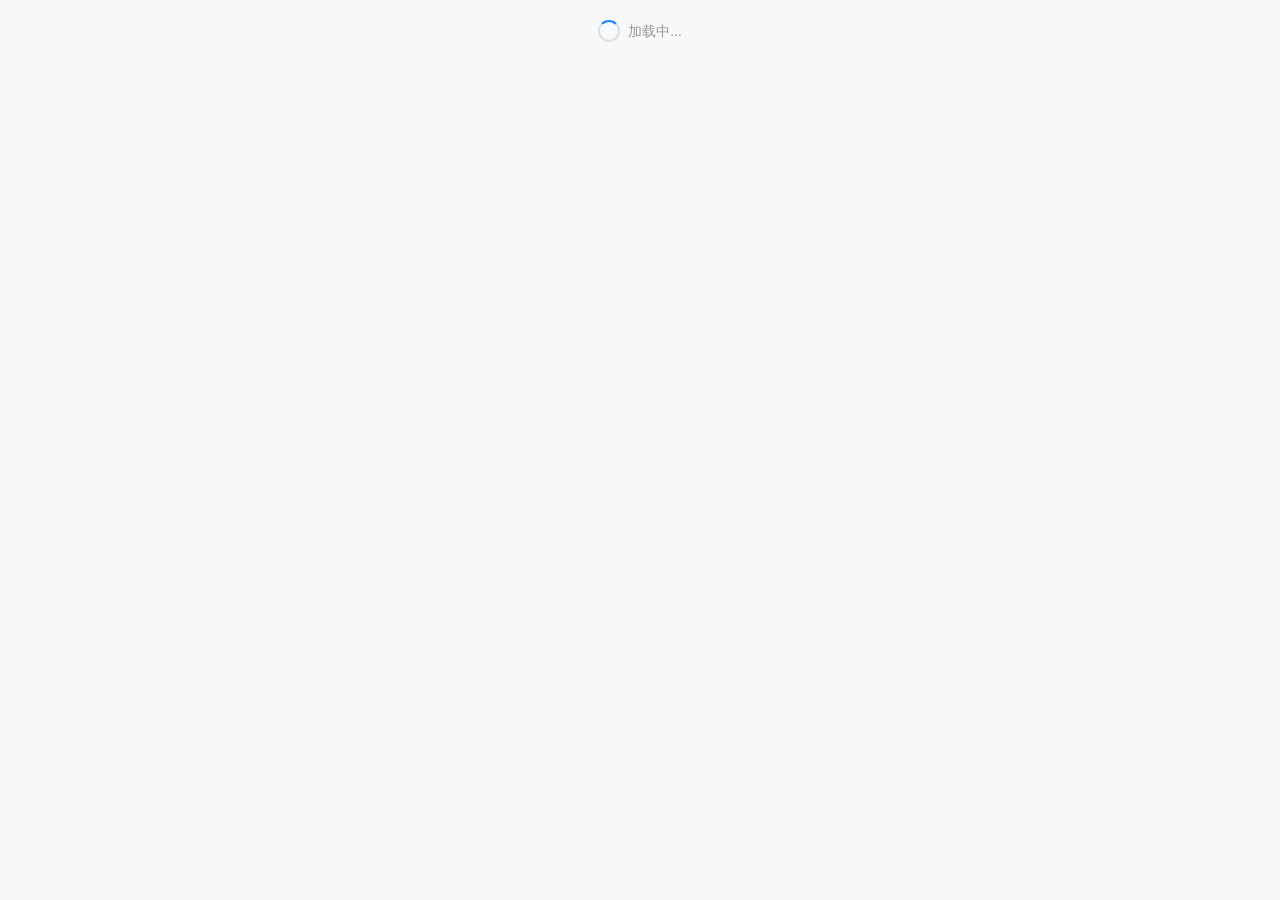
==== miniapp/index.html @ f63b4655 "feat: 新增开放API层 + 云之家小程序前端 - 新增 /api/v1 开放API（passcard/send, passcard/{id}, message/push, robots） - 新" ====
<!DOCTYPE html>
<html lang="zh-CN">
<head>
  <meta charset="UTF-8">
  <meta name="viewport" content="width=device-width, initial-scale=1.0, maximum-scale=1.0, user-scalable=no">
  <meta name="format-detection" content="telephone=no">
  <title>宝德通行证</title>

  <!-- 全局样式 -->
  <link rel="stylesheet" href="css/reset.css">
  <link rel="stylesheet" href="css/style.css">

  <!-- Tesseract.js OCR 引擎 (CDN) -->
  <script src="https://cdn.jsdelivr.net/npm/tesseract.js@5/dist/tesseract.min.js"></script>
</head>
<body>
  <!-- SPA 页面容器 -->
  <div id="app">
    <div class="loading">加载中...</div>
  </div>

  <!-- JS 加载顺序：工具 → API → OCR → 路由（依赖顺序） -->
  <script src="js/plate.js"></script>
  <script src="js/utils.js"></script>
  <script src="js/api.js"></script>
  <script src="js/ocr.js"></script>
  <script src="js/app.js"></script>
</body>
</html>
---- miniapp/css/style.css ----
/* ===== 全局布局 ===== */
:root {
  --primary: #1989fa;
  --primary-dark: #1476de;
  --success: #07c160;
  --warning: #ff976a;
  --danger: #ee0a24;
  --gray-1: #f7f8fa;
  --gray-2: #f2f3f5;
  --gray-3: #ebedf0;
  --gray-4: #dcdee0;
  --gray-5: #c8c9cc;
  --gray-6: #969799;
  --gray-7: #646566;
  --gray-8: #323233;
  --radius: 8px;
  --shadow: 0 2px 12px rgba(0, 0, 0, 0.08);
}

body {
  background-color: var(--gray-1);
}

#app {
  max-width: 750px;
  margin: 0 auto;
  min-height: 100vh;
  padding-bottom: 20px;
}

/* ===== 导航栏 ===== */
.navbar {
  position: sticky;
  top: 0;
  z-index: 100;
  display: flex;
  align-items: center;
  justify-content: center;
  height: 44px;
  background: var(--primary);
  color: #fff;
  font-size: 16px;
  font-weight: 500;
}

.navbar .back-btn {
  position: absolute;
  left: 12px;
  font-size: 20px;
  color: #fff;
  cursor: pointer;
  padding: 4px 8px;
}

/* ===== 页面容器 ===== */
.page {
  padding: 16px;
}

/* ===== 卡片 ===== */
.card {
  background: #fff;
  border-radius: var(--radius);
  box-shadow: var(--shadow);
  padding: 16px;
  margin-bottom: 12px;
}

/* ===== 按钮 ===== */
.btn {
  display: inline-flex;
  align-items: center;
  justify-content: center;
  width: 100%;
  height: 44px;
  border-radius: var(--radius);
  font-size: 16px;
  font-weight: 500;
  transition: opacity 0.2s;
}

.btn:active {
  opacity: 0.7;
}

.btn-primary {
  background: var(--primary);
  color: #fff;
}

.btn-success {
  background: var(--success);
  color: #fff;
}

.btn-outline {
  border: 1px solid var(--primary);
  color: var(--primary);
}

.btn-disabled {
  background: var(--gray-4);
  color: var(--gray-6);
  pointer-events: none;
}

.btn-sm {
  height: 32px;
  font-size: 13px;
  width: auto;
  padding: 0 12px;
}

/* ===== 表单 ===== */
.form-group {
  margin-bottom: 16px;
}

.form-label {
  display: block;
  font-size: 14px;
  color: var(--gray-7);
  margin-bottom: 8px;
}

.form-input {
  width: 100%;
  height: 40px;
  padding: 0 12px;
  border-bottom: 1px solid var(--gray-3);
  font-size: 15px;
  color: var(--gray-8);
  transition: border-color 0.2s;
}

.form-input:focus {
  border-bottom-color: var(--primary);
}

.form-select {
  width: 100%;
  height: 40px;
  padding: 0 12px;
  border-bottom: 1px solid var(--gray-3);
  font-size: 15px;
  color: var(--gray-8);
  background: #fff;
  appearance: none;
  -webkit-appearance: none;
  background-image: url("data:image/svg+xml,%3Csvg xmlns='http://www.w3.org/2000/svg' width='12' height='12' viewBox='0 0 12 12'%3E%3Cpath fill='%23969799' d='M6 8L1 3h10z'/%3E%3C/svg%3E");
  background-repeat: no-repeat;
  background-position: right 12px center;
}

.form-textarea {
  width: 100%;
  min-height: 80px;
  padding: 10px 12px;
  border: 1px solid var(--gray-3);
  border-radius: 4px;
  font-size: 15px;
  color: var(--gray-8);
  resize: vertical;
}

.form-textarea:focus {
  border-color: var(--primary);
}

/* ===== 省份选择器 ===== */
.plate-input-row {
  display: flex;
  align-items: center;
  gap: 8px;
}

.province-btn {
  min-width: 40px;
  height: 40px;
  border: 1px solid var(--gray-3);
  border-radius: 4px;
  font-size: 16px;
  display: flex;
  align-items: center;
  justify-content: center;
  color: var(--gray-8);
}

.province-btn.active {
  border-color: var(--primary);
  color: var(--primary);
}

.plate-input-row .form-input {
  flex: 1;
}

.province-grid {
  display: grid;
  grid-template-columns: repeat(7, 1fr);
  gap: 6px;
  padding: 12px;
  background: #fff;
  border-radius: var(--radius);
  box-shadow: var(--shadow);
  margin-top: 8px;
}

.province-grid .prov-item {
  height: 36px;
  display: flex;
  align-items: center;
  justify-content: center;
  border: 1px solid var(--gray-3);
  border-radius: 4px;
  font-size: 14px;
  cursor: pointer;
}

.province-grid .prov-item:active,
.province-grid .prov-item.selected {
  background: var(--primary);
  color: #fff;
  border-color: var(--primary);
}

/* ===== OCR 区域 ===== */
.ocr-section {
  position: relative;
  margin-bottom: 16px;
}

.ocr-video-wrapper {
  position: relative;
  width: 100%;
  aspect-ratio: 4/3;
  background: #000;
  border-radius: var(--radius);
  overflow: hidden;
}

.ocr-video-wrapper video {
  width: 100%;
  height: 100%;
  object-fit: cover;
}

.ocr-overlay {
  position: absolute;
  inset: 0;
  display: flex;
  align-items: center;
  justify-content: center;
  pointer-events: none;
}

.ocr-frame {
  width: 80%;
  height: 50px;
  border: 2px solid var(--primary);
  border-radius: 4px;
  box-shadow: 0 0 0 9999px rgba(0, 0, 0, 0.4);
}

.ocr-result {
  margin-top: 8px;
  padding: 8px 12px;
  background: var(--gray-2);
  border-radius: 4px;
  font-size: 14px;
  color: var(--gray-7);
  text-align: center;
}

.ocr-result.success {
  background: #e8f7ee;
  color: var(--success);
}

/* ===== 分隔线 ===== */
.divider {
  display: flex;
  align-items: center;
  margin: 20px 0;
  color: var(--gray-5);
  font-size: 13px;
}

.divider::before,
.divider::after {
  content: '';
  flex: 1;
  height: 1px;
  background: var(--gray-3);
}

.divider span {
  padding: 0 12px;
}

/* ===== Grid 布局（首页） ===== */
.grid {
  display: grid;
  grid-template-columns: repeat(2, 1fr);
  gap: 12px;
}

.grid-item {
  display: flex;
  flex-direction: column;
  align-items: center;
  justify-content: center;
  padding: 24px 16px;
  background: #fff;
  border-radius: var(--radius);
  box-shadow: var(--shadow);
  cursor: pointer;
  transition: transform 0.15s;
}

.grid-item:active {
  transform: scale(0.97);
}

.grid-item .icon {
  font-size: 36px;
  margin-bottom: 8px;
}

.grid-item .label {
  font-size: 14px;
  color: var(--gray-8);
}

/* ===== 列表 ===== */
.list-item {
  display: flex;
  align-items: center;
  padding: 12px 16px;
  background: #fff;
  border-radius: var(--radius);
  box-shadow: var(--shadow);
  margin-bottom: 10px;
  cursor: pointer;
  transition: transform 0.15s;
}

.list-item:active {
  transform: scale(0.98);
}

.list-item .info {
  flex: 1;
}

.list-item .info .title {
  font-size: 15px;
  font-weight: 500;
  color: var(--gray-8);
}

.list-item .info .desc {
  font-size: 12px;
  color: var(--gray-6);
  margin-top: 4px;
}

.list-item .status-tag {
  font-size: 12px;
  padding: 2px 8px;
  border-radius: 10px;
}

.tag-success {
  background: #e8f7ee;
  color: var(--success);
}

.tag-warning {
  background: #fff3e0;
  color: var(--warning);
}

.tag-info {
  background: #e6f3ff;
  color: var(--primary);
}

/* ===== 详情页 ===== */
.detail-header {
  text-align: center;
  padding: 20px 0;
}

.detail-header h2 {
  font-size: 18px;
  color: var(--gray-8);
}

.qr-container {
  display: flex;
  justify-content: center;
  margin: 16px 0;
}

.qr-container img {
  width: 200px;
  height: 200px;
  border: 1px solid var(--gray-3);
  border-radius: 4px;
}

.info-list {
  padding: 0;
}

.info-list .info-row {
  display: flex;
  padding: 12px 0;
  border-bottom: 1px solid var(--gray-2);
  font-size: 14px;
}

.info-list .info-row .label {
  width: 80px;
  color: var(--gray-6);
  flex-shrink: 0;
}

.info-list .info-row .value {
  flex: 1;
  color: var(--gray-8);
}

.detail-footer {
  text-align: center;
  padding: 24px 0;
  font-size: 13px;
  color: var(--gray-6);
}

/* ===== 登录页 ===== */
.login-page {
  display: flex;
  flex-direction: column;
  align-items: center;
  justify-content: center;
  min-height: 80vh;
  padding: 40px 24px;
}

.login-logo {
  width: 80px;
  height: 80px;
  margin-bottom: 16px;
  border-radius: 16px;
}

.login-title {
  font-size: 22px;
  font-weight: 600;
  color: var(--gray-8);
  margin-bottom: 32px;
}

.login-form {
  width: 100%;
  max-width: 320px;
}

.login-form .form-input {
  text-align: center;
  margin-bottom: 20px;
}

/* ===== 加载更多 ===== */
.load-more {
  text-align: center;
  padding: 12px;
}

.load-more .btn {
  width: auto;
  padding: 0 24px;
  margin: 0 auto;
}

/* ===== Toast 提示 ===== */
.toast {
  position: fixed;
  top: 50%;
  left: 50%;
  transform: translate(-50%, -50%);
  background: rgba(0, 0, 0, 0.75);
  color: #fff;
  padding: 10px 20px;
  border-radius: 6px;
  font-size: 14px;
  z-index: 9999;
  opacity: 0;
  transition: opacity 0.3s;
  pointer-events: none;
}

.toast.show {
  opacity: 1;
}

/* ===== Loading ===== */
.loading {
  display: flex;
  align-items: center;
  justify-content: center;
  padding: 20px;
  color: var(--gray-6);
  font-size: 14px;
}

.loading::before {
  content: '';
  width: 18px;
  height: 18px;
  border: 2px solid var(--gray-4);
  border-top-color: var(--primary);
  border-radius: 50%;
  animation: spin 0.6s linear infinite;
  margin-right: 8px;
}

@keyframes spin {
  to { transform: rotate(360deg); }
}

/* ===== 空状态 ===== */
.empty {
  text-align: center;
  padding: 40px 20px;
  color: var(--gray-6);
  font-size: 14px;
}

.empty .icon {
  font-size: 48px;
  margin-bottom: 12px;
}
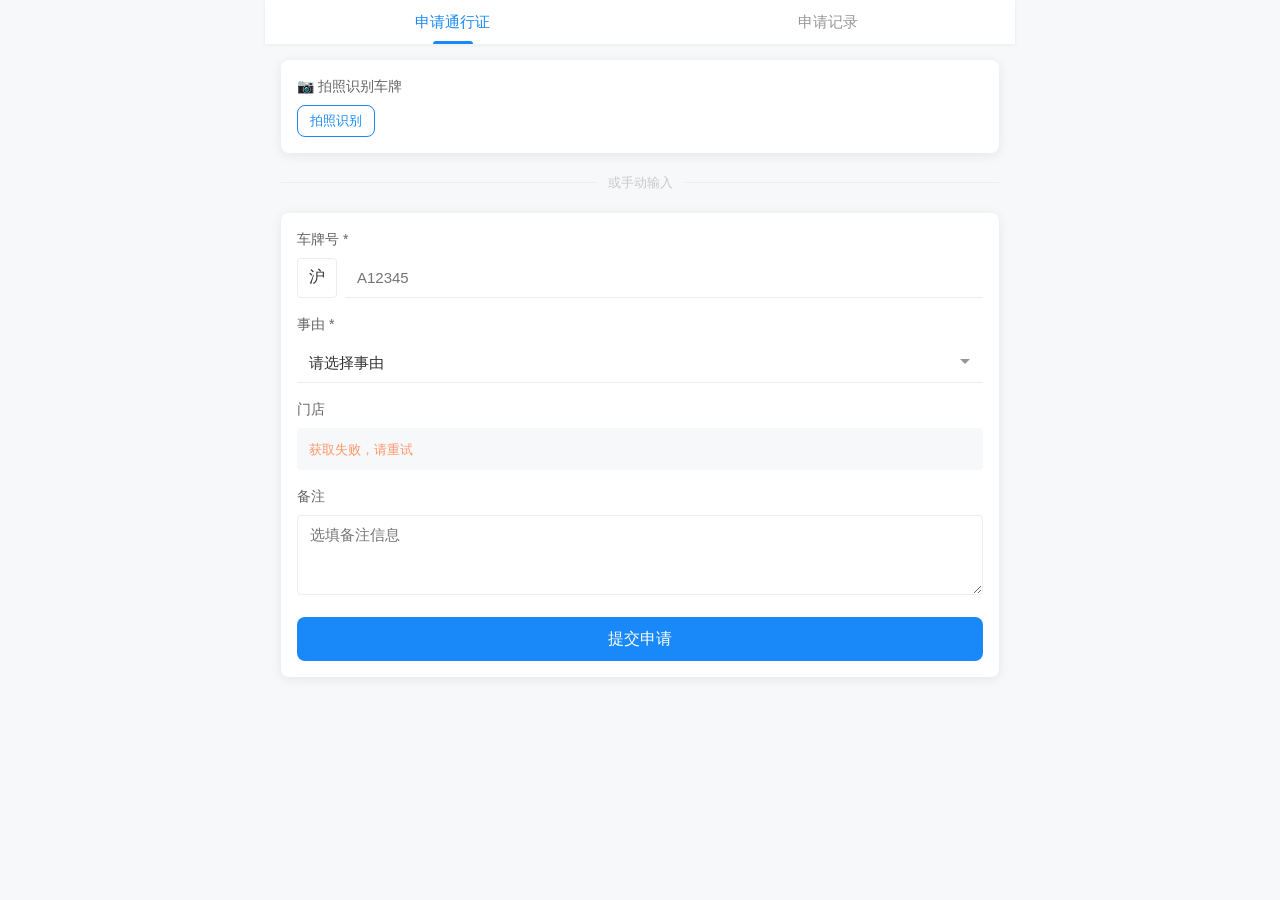
==== commit aa5f5973: "refactor: 小程序重构 - Tab布局/云之家鉴权/服务端OCR/事由API 前端重构： - 移除独立登录页，改用云之家 JS-SDK 获取用户身份 - 主页改为顶部 Tab 页签（申请通行证" ====
--- a/miniapp/index.html
+++ b/miniapp/index.html
@@ -9,14 +9,18 @@
   <!-- 全局样式 -->
   <link rel="stylesheet" href="css/reset.css">
   <link rel="stylesheet" href="css/style.css">
-
-  <!-- Tesseract.js OCR 引擎 (CDN) -->
-  <script src="https://cdn.jsdelivr.net/npm/tesseract.js@5/dist/tesseract.min.js"></script>
 </head>
 <body>
-  <!-- SPA 页面容器 -->
-  <div id="app">
-    <div class="loading">加载中...</div>
+  <div id="app-container">
+    <!-- 顶部 Tab 栏 -->
+    <div class="tab-bar" id="tabBar">
+      <div class="tab-item active" data-route="/passcard">申请通行证</div>
+      <div class="tab-item" data-route="/history">申请记录</div>
+    </div>
+    <!-- 页面内容区 -->
+    <div id="app">
+      <div class="loading">加载中...</div>
+    </div>
   </div>
 
   <!-- JS 加载顺序：工具 → API → OCR → 路由（依赖顺序） -->
--- a/miniapp/css/style.css
+++ b/miniapp/css/style.css
@@ -21,11 +21,61 @@
   background-color: var(--gray-1);
 }
 
-#app {
+#app-container {
   max-width: 750px;
   margin: 0 auto;
   min-height: 100vh;
+}
+
+#app {
   padding-bottom: 20px;
+}
+
+/* ===== Tab 栏 ===== */
+.tab-bar {
+  position: sticky;
+  top: 0;
+  z-index: 200;
+  display: flex;
+  align-items: stretch;
+  height: 44px;
+  background: #fff;
+  box-shadow: 0 1px 4px rgba(0, 0, 0, 0.06);
+}
+
+.tab-item {
+  flex: 1;
+  display: flex;
+  align-items: center;
+  justify-content: center;
+  font-size: 15px;
+  font-weight: 500;
+  color: var(--gray-6);
+  position: relative;
+  cursor: pointer;
+  transition: color 0.2s;
+  -webkit-tap-highlight-color: transparent;
+}
+
+.tab-item.active {
+  color: var(--primary);
+}
+
+.tab-item.active::after {
+  content: '';
+  position: absolute;
+  bottom: 0;
+  left: 50%;
+  transform: translateX(-50%);
+  width: 40px;
+  height: 3px;
+  background: var(--primary);
+  border-radius: 3px 3px 0 0;
+  transition: width 0.2s;
+}
+
+.tab-item:active {
+  opacity: 0.7;
 }
 
 /* ===== 导航栏 ===== */
@@ -439,38 +489,35 @@
   color: var(--gray-6);
 }
 
-/* ===== 登录页 ===== */
-.login-page {
-  display: flex;
-  flex-direction: column;
-  align-items: center;
-  justify-content: center;
-  min-height: 80vh;
-  padding: 40px 24px;
-}
-
-.login-logo {
-  width: 80px;
-  height: 80px;
-  margin-bottom: 16px;
-  border-radius: 16px;
-}
-
-.login-title {
-  font-size: 22px;
-  font-weight: 600;
-  color: var(--gray-8);
-  margin-bottom: 32px;
-}
-
-.login-form {
-  width: 100%;
-  max-width: 320px;
-}
-
-.login-form .form-input {
-  text-align: center;
-  margin-bottom: 20px;
+/* ===== 门店信息 ===== */
+.store-info {
+  padding: 10px 12px;
+  background: var(--gray-1);
+  border-radius: 4px;
+  font-size: 15px;
+  color: var(--gray-8);
+}
+
+.store-info .store-name {
+  font-weight: 500;
+}
+
+.store-info .store-loading {
+  color: var(--gray-6);
+  font-size: 13px;
+}
+
+.store-info .store-error {
+  color: var(--warning);
+  font-size: 13px;
+}
+
+/* ===== OCR 上传区域 ===== */
+.ocr-upload-area {
+  display: flex;
+  align-items: center;
+  gap: 8px;
+  margin-top: 8px;
 }
 
 /* ===== 加载更多 ===== */
